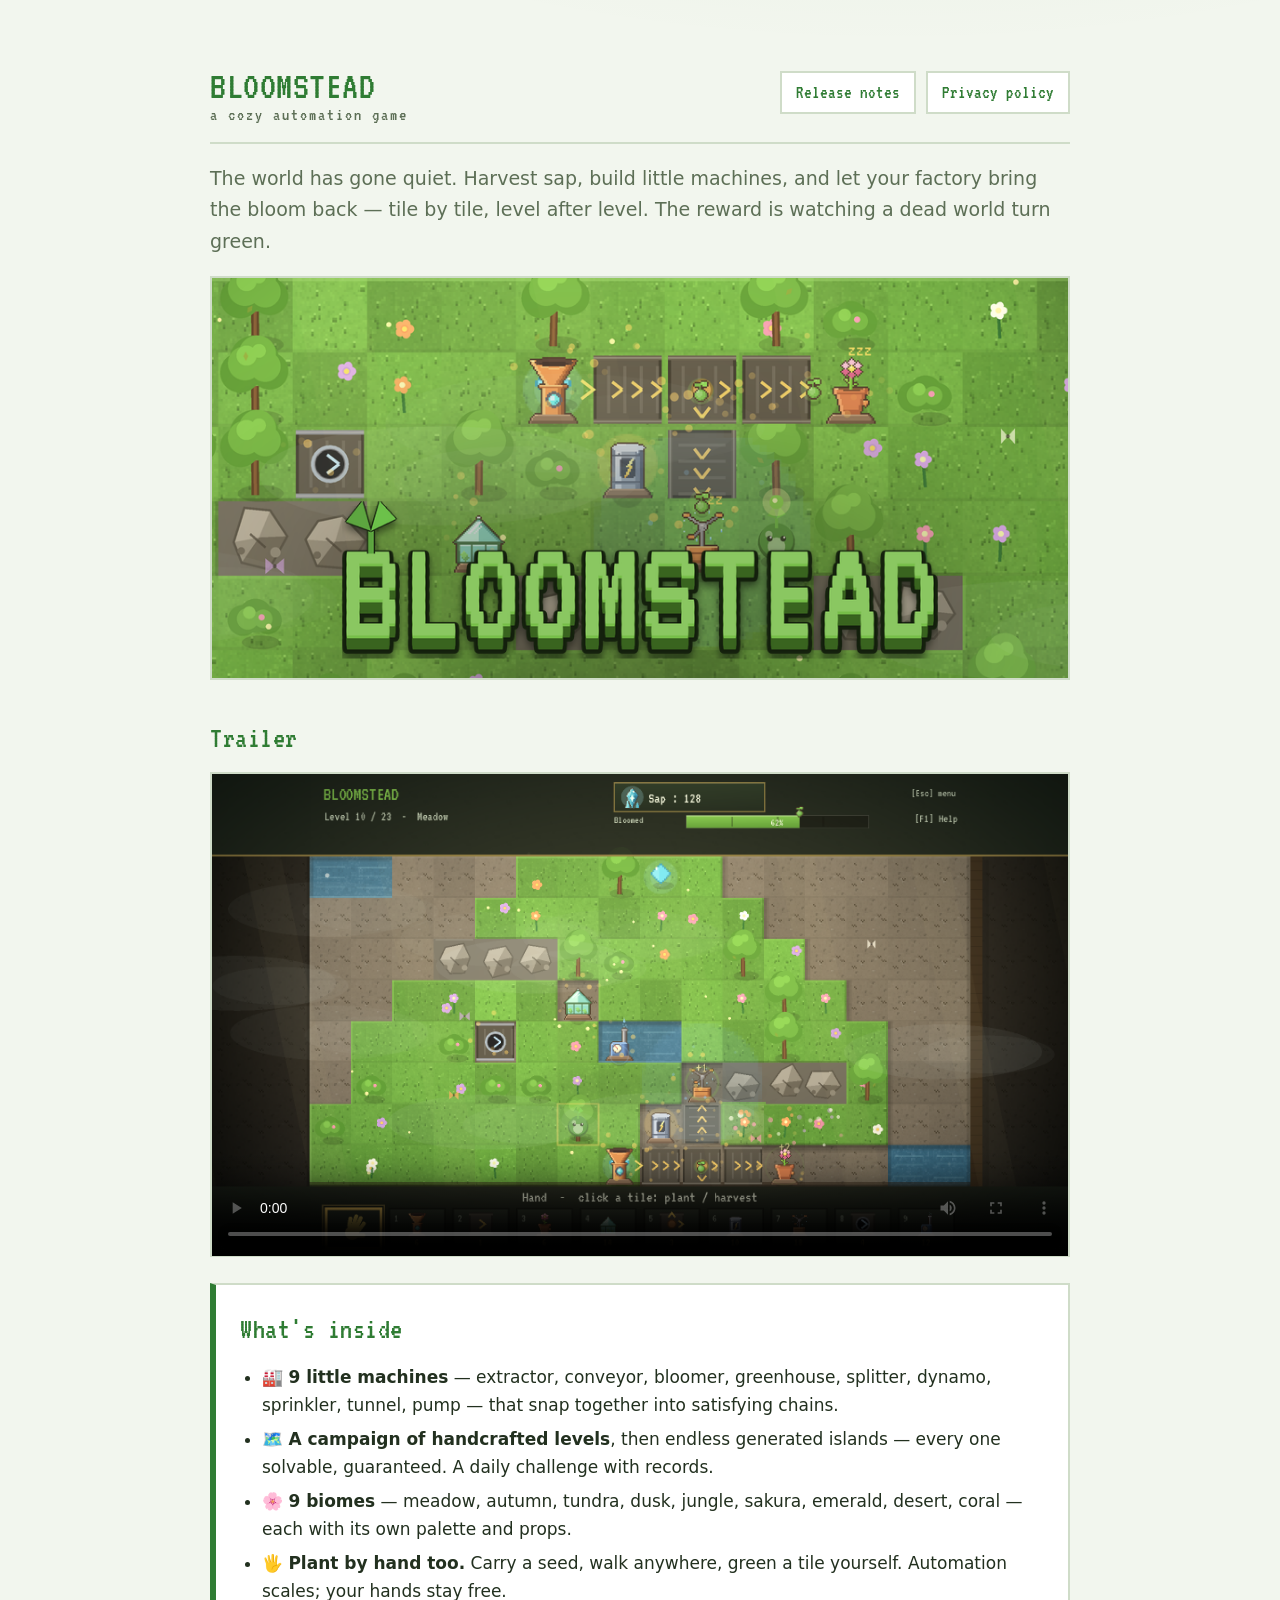
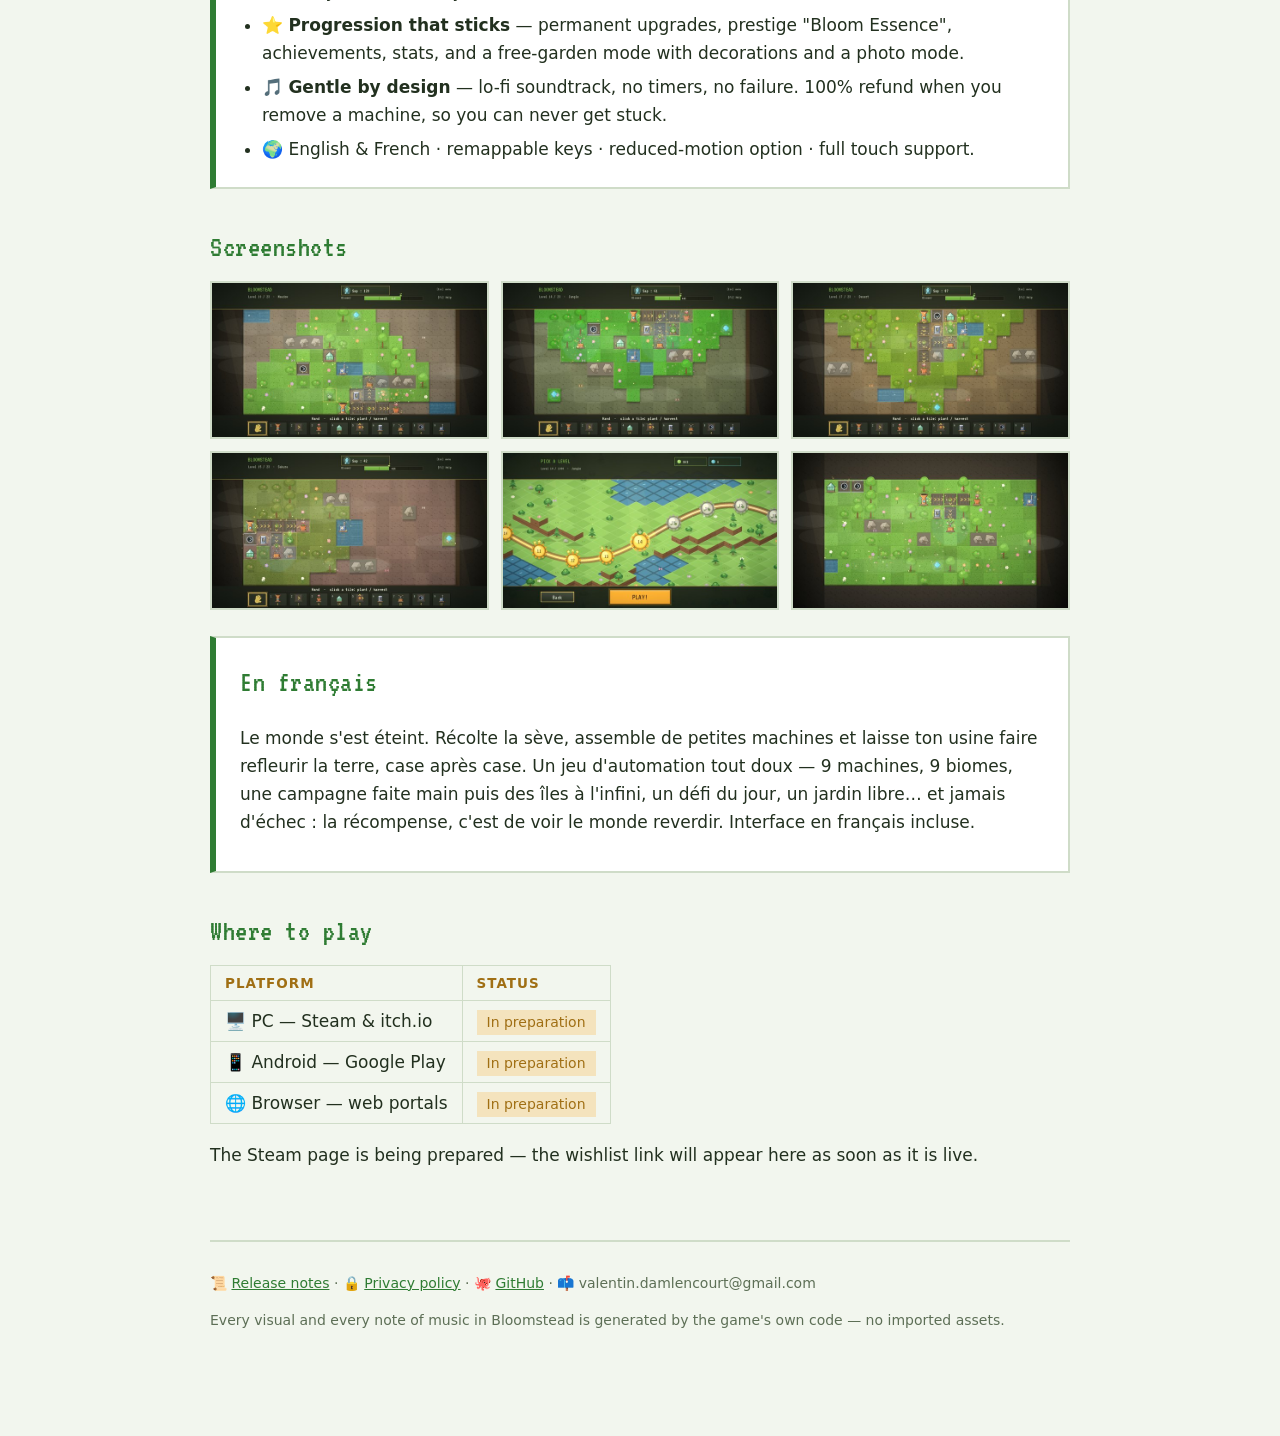
==== game.html @ 9439aef0 "Game page: trailer, screenshots, descriptions (EN/FR) + nav link from release notes" ====
<!doctype html>
<html lang="en">
<head>
<meta charset="utf-8">
<meta name="viewport" content="width=device-width, initial-scale=1">
<title>Bloomstead — a cozy automation game</title>
<meta name="description" content="The world has gone quiet. Build little machines and let your factory bring the bloom back — tile by tile. A cozy automation game.">
<meta property="og:title" content="Bloomstead — a cozy automation game">
<meta property="og:description" content="The world has gone quiet. Build little machines and let your factory bring the bloom back — tile by tile.">
<meta property="og:image" content="https://bloodstead.github.io/bloomstead-privacy/media/main_capsule.png">
<meta property="og:type" content="website">
<meta property="og:url" content="https://bloodstead.github.io/bloomstead-privacy/game.html">
<style>
@font-face {
  font-family: "VT323";
  src: url("font.ttf") format("truetype");
  font-display: swap;
}
:root {
  --ground: #f2f6ee;
  --panel: #ffffff;
  --panel-edge: #cfdcc8;
  --ink: #22301f;
  --dim: #5d6f56;
  --grass: #2f7c33;
  --grass-bright: #3f9c44;
  --amber: #a06f14;
  --amber-soft: #f4e3bd;
}
@media (prefers-color-scheme: dark) {
  :root {
    --ground: #0d1410; --panel: #16221a; --panel-edge: #2c4030;
    --ink: #e6efe0; --dim: #9db396; --grass: #8fe08a; --grass-bright: #aef2a6;
    --amber: #e8c063; --amber-soft: #3a3015;
  }
}
:root[data-theme="dark"] {
  --ground: #0d1410; --panel: #16221a; --panel-edge: #2c4030;
  --ink: #e6efe0; --dim: #9db396; --grass: #8fe08a; --grass-bright: #aef2a6;
  --amber: #e8c063; --amber-soft: #3a3015;
}
:root[data-theme="light"] {
  --ground: #f2f6ee; --panel: #ffffff; --panel-edge: #cfdcc8;
  --ink: #22301f; --dim: #5d6f56; --grass: #2f7c33; --grass-bright: #3f9c44;
  --amber: #a06f14; --amber-soft: #f4e3bd;
}
* { box-sizing: border-box; }
html { background: var(--ground); }
body {
  margin: 0; color: var(--ink);
  font: 17px/1.65 "Segoe UI", system-ui, sans-serif;
  background: radial-gradient(1200px 500px at 70% -10%, color-mix(in srgb, var(--grass) 7%, transparent), transparent 70%), var(--ground);
}
main { max-width: 900px; margin: 0 auto; padding: 40px 20px 90px; }
header.site {
  display: flex; align-items: baseline; justify-content: space-between; gap: 18px;
  padding: 26px 0 18px; border-bottom: 2px solid var(--panel-edge); margin-bottom: 10px;
  flex-wrap: wrap;
}
.brand, h1, h2 { font-family: "VT323", "Courier New", monospace; font-weight: 400; letter-spacing: .5px; }
.brand { font-size: 40px; line-height: 1; color: var(--grass); margin: 0; }
.brand small { display: block; font-size: 18px; color: var(--dim); letter-spacing: 2px; }
nav.top { display: flex; gap: 10px; flex-wrap: wrap; }
nav.top a { font-family: "VT323", monospace; font-size: 19px; color: var(--grass); text-decoration: none; border: 2px solid var(--panel-edge); padding: 4px 14px; background: var(--panel); }
nav.top a:hover, nav.top a:focus-visible { border-color: var(--grass); outline: none; }
p.lead { color: var(--dim); font-size: 19px; }
h2 { font-size: 30px; color: var(--grass); margin: 34px 0 8px; }
.hero { width: 100%; height: auto; display: block; border: 2px solid var(--panel-edge); image-rendering: auto; }
video {
  width: 100%; height: auto; display: block;
  border: 2px solid var(--panel-edge); background: #000;
}
.gallery { display: grid; grid-template-columns: repeat(auto-fill, minmax(260px, 1fr)); gap: 12px; margin-top: 8px; }
.gallery a { display: block; border: 2px solid var(--panel-edge); background: var(--panel); }
.gallery a:hover, .gallery a:focus-visible { border-color: var(--grass); outline: none; }
.gallery img { width: 100%; height: auto; display: block; }
ul.features { margin: 8px 0 0; padding-left: 22px; }
ul.features li { margin: 6px 0; }
section.card {
  border: 2px solid var(--panel-edge); border-left: 6px solid var(--grass);
  background: var(--panel); padding: 6px 24px 18px; margin: 26px 0;
}
section.card h2 { margin-top: 14px; }
table { border-collapse: collapse; margin-top: 6px; }
td, th { border: 1px solid var(--panel-edge); padding: 6px 14px; text-align: left; }
th { color: var(--amber); text-transform: uppercase; font-size: 13.5px; letter-spacing: 1px; }
.pill { display: inline-block; background: var(--amber-soft); color: var(--amber); padding: 1px 10px; font-size: 14px; }
footer { margin-top: 70px; color: var(--dim); font-size: 14px; border-top: 2px solid var(--panel-edge); padding-top: 16px; }
a { color: var(--grass); }
a:focus-visible { outline: 2px solid var(--amber); outline-offset: 2px; }
</style>
</head>
<body>
<main>
<header class="site">
  <p class="brand">BLOOMSTEAD<small>a cozy automation game</small></p>
  <nav class="top" aria-label="Navigation">
    <a href="versions.html">Release notes</a>
    <a href="index.html">Privacy policy</a>
  </nav>
</header>

<p class="lead">The world has gone quiet. Harvest sap, build little machines, and let your
factory bring the bloom back — tile by tile, level after level. The reward is watching
a dead world turn green.</p>

<img class="hero" src="media/header_capsule.png" alt="Bloomstead — a blooming meadow with a little sap factory" width="920" height="430">

<h2>Trailer</h2>
<video controls preload="metadata" poster="media/screenshot_01_factory_meadow.png">
  <source src="media/bloomstead_trailer.mp4" type="video/mp4">
  Your browser cannot play this video — <a href="media/bloomstead_trailer.mp4">download the trailer</a>.
</video>

<section class="card">
<h2>What's inside</h2>
<ul class="features">
  <li>🏭 <strong>9 little machines</strong> — extractor, conveyor, bloomer, greenhouse, splitter, dynamo, sprinkler, tunnel, pump — that snap together into satisfying chains.</li>
  <li>🗺️ <strong>A campaign of handcrafted levels</strong>, then endless generated islands — every one solvable, guaranteed. A daily challenge with records.</li>
  <li>🌸 <strong>9 biomes</strong> — meadow, autumn, tundra, dusk, jungle, sakura, emerald, desert, coral — each with its own palette and props.</li>
  <li>🖐️ <strong>Plant by hand too.</strong> Carry a seed, walk anywhere, green a tile yourself. Automation scales; your hands stay free.</li>
  <li>⭐ <strong>Progression that sticks</strong> — permanent upgrades, prestige "Bloom Essence", achievements, stats, and a free-garden mode with decorations and a photo mode.</li>
  <li>🎵 <strong>Gentle by design</strong> — lo-fi soundtrack, no timers, no failure. 100% refund when you remove a machine, so you can never get stuck.</li>
  <li>🌍 English &amp; French · remappable keys · reduced-motion option · full touch support.</li>
</ul>
</section>

<h2>Screenshots</h2>
<div class="gallery">
  <a href="media/screenshot_01_factory_meadow.png"><img loading="lazy" src="media/thumbs/screenshot_01_factory_meadow.jpg" alt="A little factory rebloooming a meadow" width="640" height="360"></a>
  <a href="media/screenshot_02_bloom_wave_jungle.png"><img loading="lazy" src="media/thumbs/screenshot_02_bloom_wave_jungle.jpg" alt="Sprinklers firing a bloom wave in the jungle" width="640" height="360"></a>
  <a href="media/screenshot_03_desert.png"><img loading="lazy" src="media/thumbs/screenshot_03_desert.jpg" alt="A conveyor chain crossing the desert" width="640" height="360"></a>
  <a href="media/screenshot_04_sakura.png"><img loading="lazy" src="media/thumbs/screenshot_04_sakura.jpg" alt="Planting by hand under the sakura" width="640" height="360"></a>
  <a href="media/screenshot_05_world_map.png"><img loading="lazy" src="media/thumbs/screenshot_05_world_map.jpg" alt="The world map and its golden path" width="640" height="360"></a>
  <a href="media/screenshot_06_garden.png"><img loading="lazy" src="media/thumbs/screenshot_06_garden.jpg" alt="A fully bloomed garden" width="640" height="360"></a>
</div>

<section class="card">
<h2>En français</h2>
<p>Le monde s'est éteint. Récolte la sève, assemble de petites machines et laisse ton
usine faire refleurir la terre, case après case. Un jeu d'automation tout doux —
9 machines, 9 biomes, une campagne faite main puis des îles à l'infini, un défi du jour,
un jardin libre… et jamais d'échec : la récompense, c'est de voir le monde reverdir.
Interface en français incluse.</p>
</section>

<h2>Where to play</h2>
<table>
  <tr><th>Platform</th><th>Status</th></tr>
  <tr><td>🖥️ PC — Steam &amp; itch.io</td><td><span class="pill">In preparation</span></td></tr>
  <tr><td>📱 Android — Google Play</td><td><span class="pill">In preparation</span></td></tr>
  <tr><td>🌐 Browser — web portals</td><td><span class="pill">In preparation</span></td></tr>
</table>
<p>The Steam page is being prepared — the wishlist link will appear here as soon as it is live.</p>

<footer>
<p>📜 <a href="versions.html">Release notes</a> · 🔒 <a href="index.html">Privacy policy</a> ·
🐙 <a href="https://github.com/Bloodstead">GitHub</a> · 📫 valentin.damlencourt@gmail.com</p>
<p>Every visual and every note of music in Bloomstead is generated by the game's own code — no imported assets.</p>
</footer>
</main>
</body>
</html>
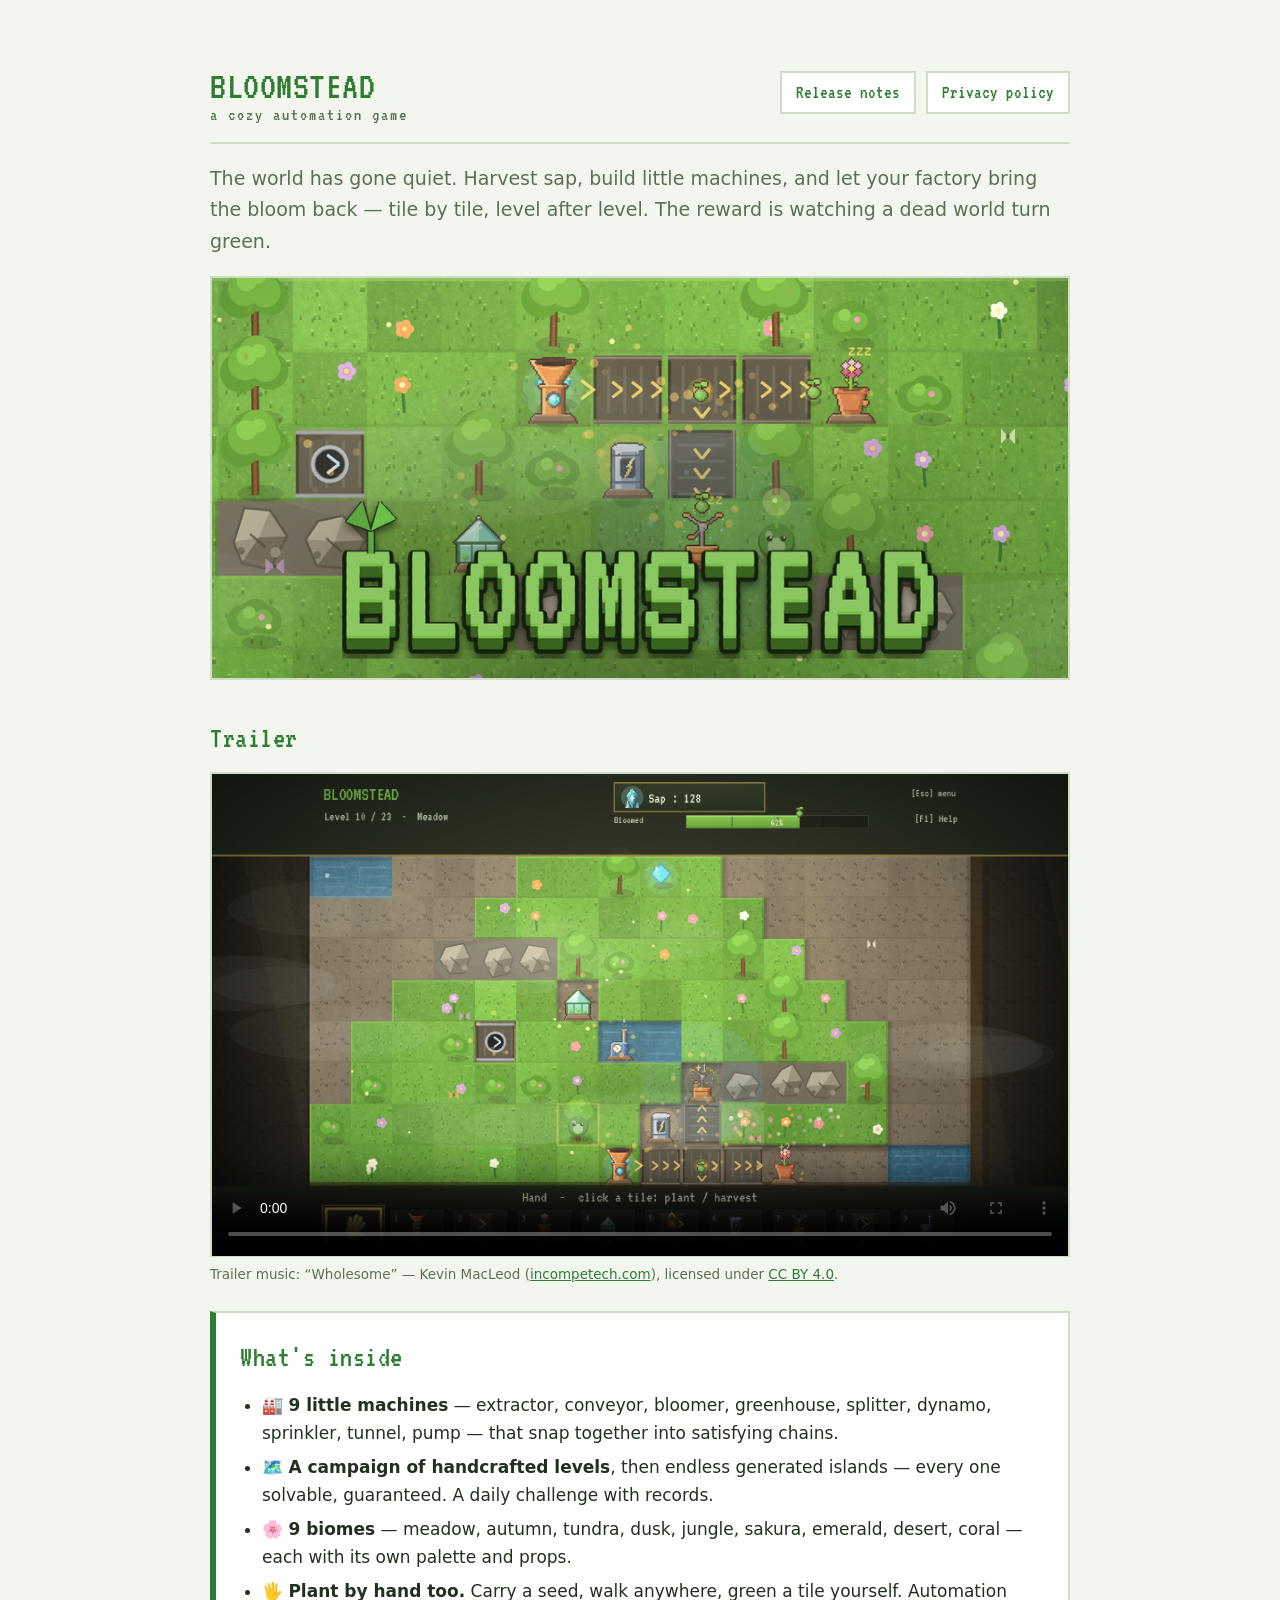
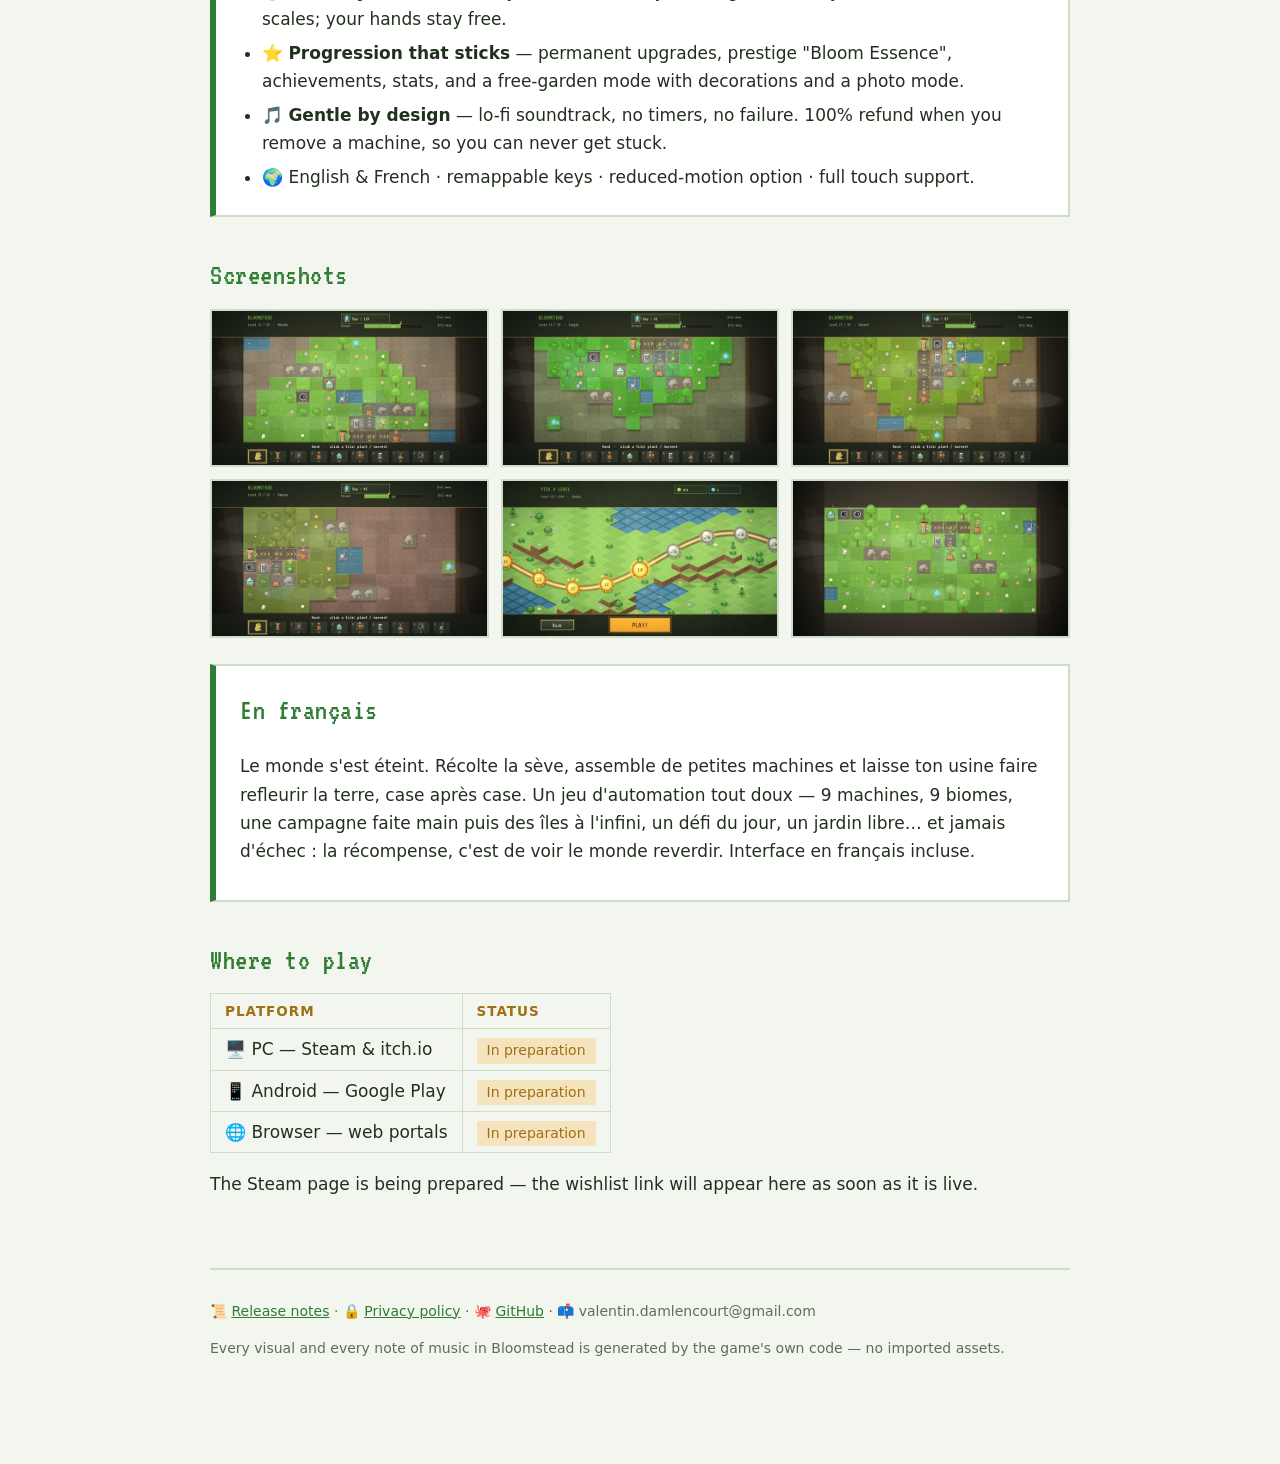
==== commit 03321222: "Trailer music: 'Wholesome' by Kevin MacLeod, with CC BY 4.0 credit under the player" ====
--- a/game.html
+++ b/game.html
@@ -111,6 +111,7 @@
   <source src="media/bloomstead_trailer.mp4" type="video/mp4">
   Your browser cannot play this video — <a href="media/bloomstead_trailer.mp4">download the trailer</a>.
 </video>
+<p style="color: var(--dim); font-size: 13.5px; margin-top: 6px;">Trailer music: “Wholesome” — Kevin MacLeod (<a href="https://incompetech.com">incompetech.com</a>), licensed under <a href="https://creativecommons.org/licenses/by/4.0/">CC BY 4.0</a>.</p>
 
 <section class="card">
 <h2>What's inside</h2>
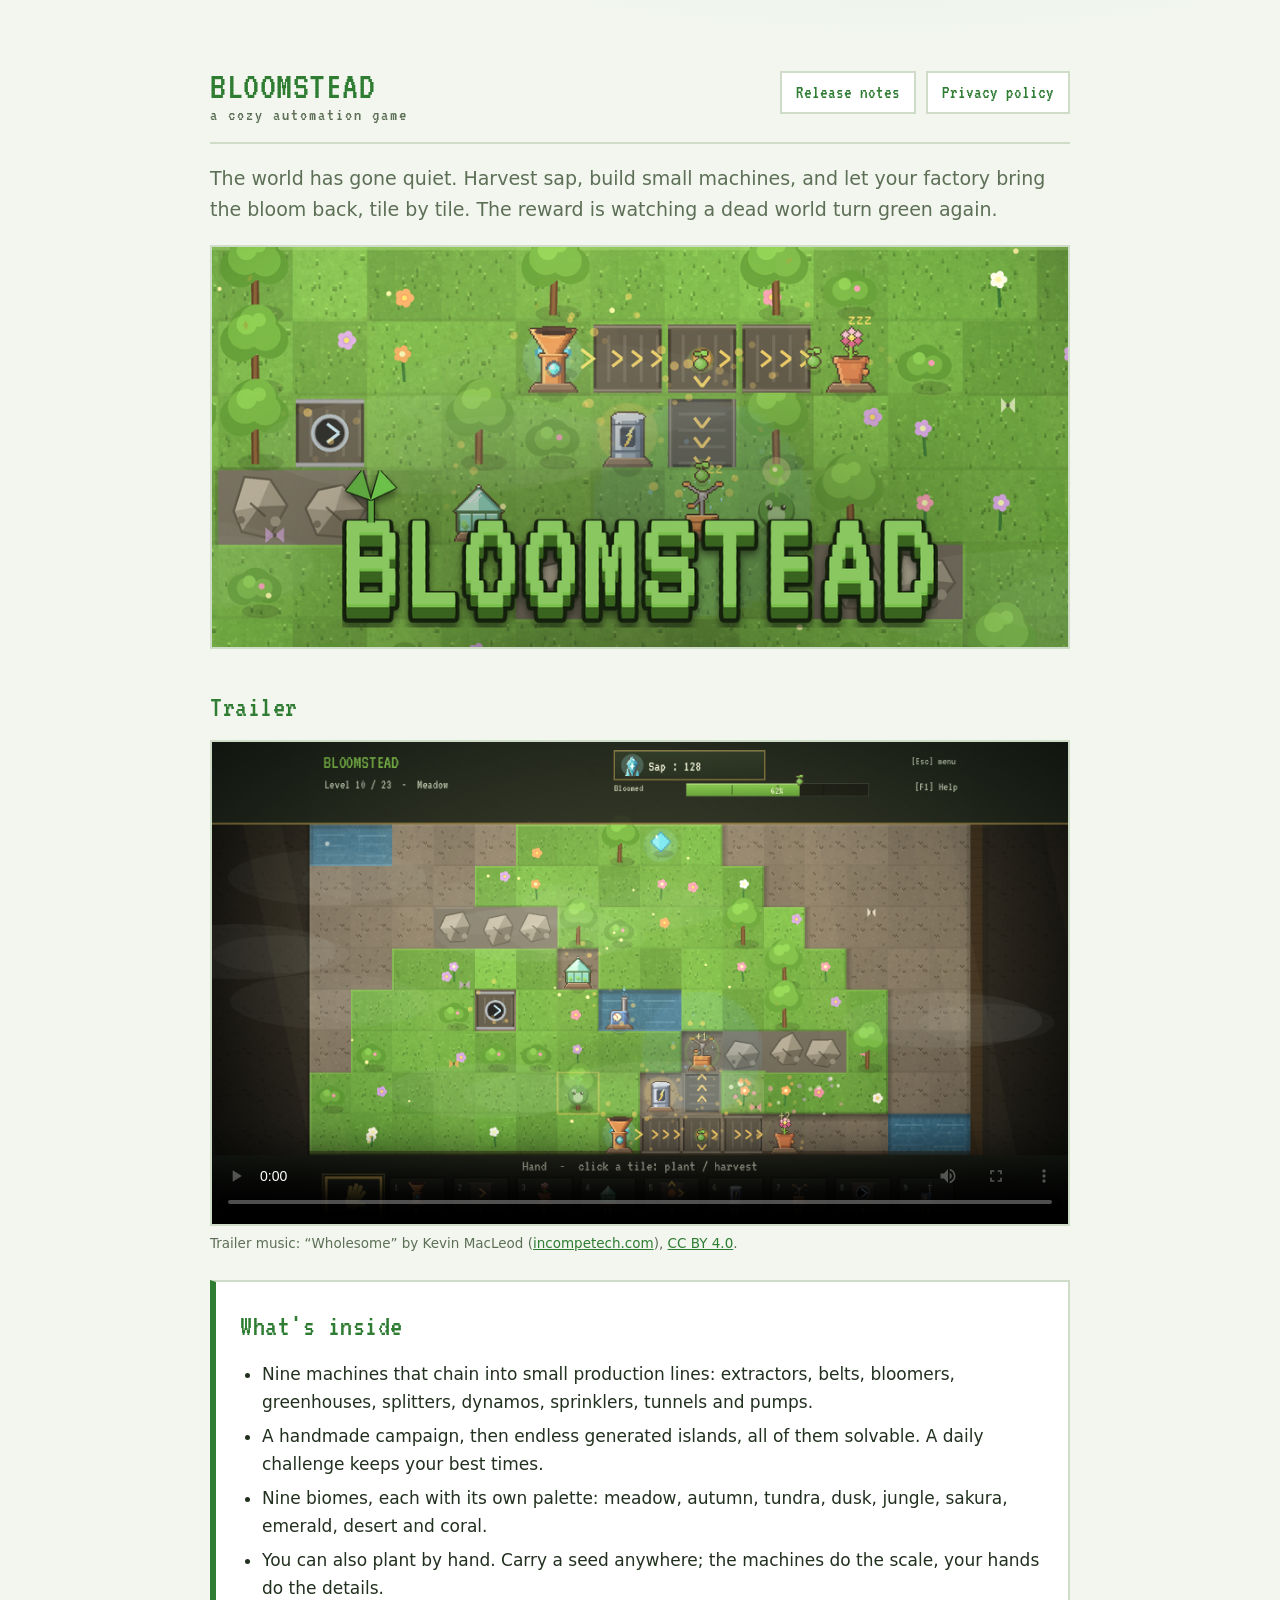
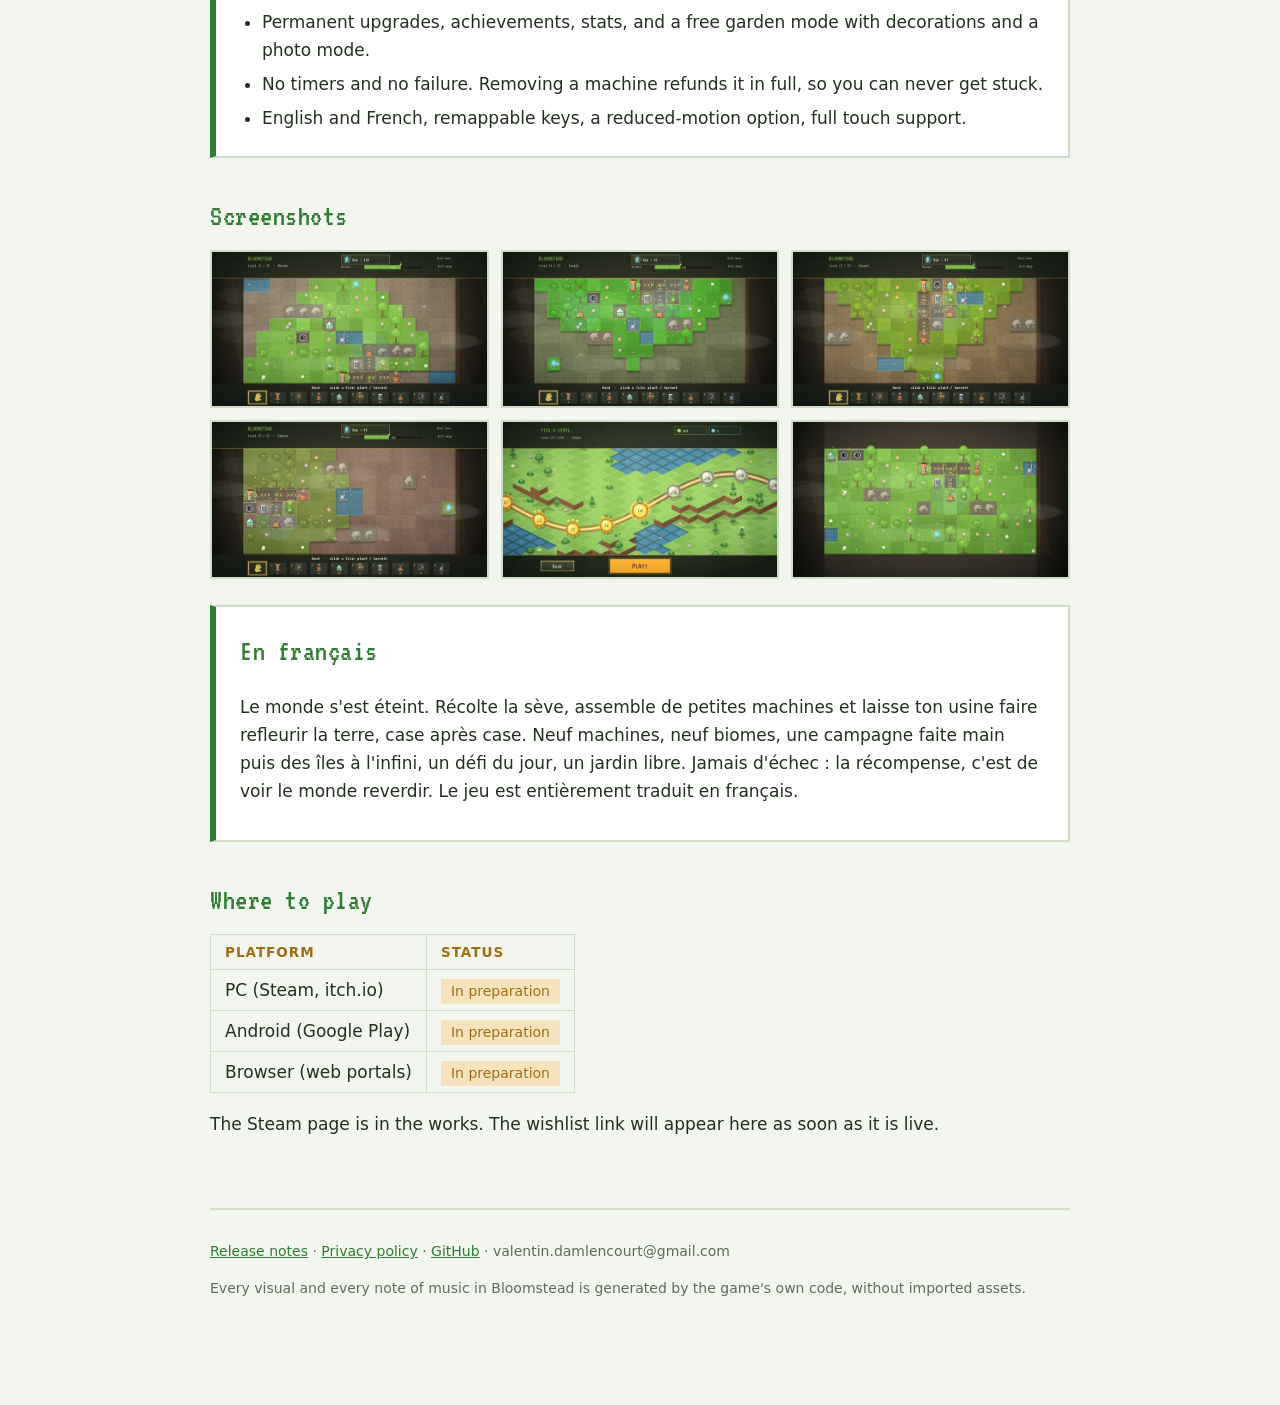
==== commit be835a64: "Sober copy on the game page: no emoji, plainer sentences" ====
--- a/game.html
+++ b/game.html
@@ -100,9 +100,9 @@
   </nav>
 </header>
 
-<p class="lead">The world has gone quiet. Harvest sap, build little machines, and let your
-factory bring the bloom back — tile by tile, level after level. The reward is watching
-a dead world turn green.</p>
+<p class="lead">The world has gone quiet. Harvest sap, build small machines, and let your
+factory bring the bloom back, tile by tile. The reward is watching a dead world
+turn green again.</p>
 
 <img class="hero" src="media/header_capsule.png" alt="Bloomstead — a blooming meadow with a little sap factory" width="920" height="430">
 
@@ -111,18 +111,18 @@
   <source src="media/bloomstead_trailer.mp4" type="video/mp4">
   Your browser cannot play this video — <a href="media/bloomstead_trailer.mp4">download the trailer</a>.
 </video>
-<p style="color: var(--dim); font-size: 13.5px; margin-top: 6px;">Trailer music: “Wholesome” — Kevin MacLeod (<a href="https://incompetech.com">incompetech.com</a>), licensed under <a href="https://creativecommons.org/licenses/by/4.0/">CC BY 4.0</a>.</p>
+<p style="color: var(--dim); font-size: 13.5px; margin-top: 6px;">Trailer music: “Wholesome” by Kevin MacLeod (<a href="https://incompetech.com">incompetech.com</a>), <a href="https://creativecommons.org/licenses/by/4.0/">CC BY 4.0</a>.</p>
 
 <section class="card">
 <h2>What's inside</h2>
 <ul class="features">
-  <li>🏭 <strong>9 little machines</strong> — extractor, conveyor, bloomer, greenhouse, splitter, dynamo, sprinkler, tunnel, pump — that snap together into satisfying chains.</li>
-  <li>🗺️ <strong>A campaign of handcrafted levels</strong>, then endless generated islands — every one solvable, guaranteed. A daily challenge with records.</li>
-  <li>🌸 <strong>9 biomes</strong> — meadow, autumn, tundra, dusk, jungle, sakura, emerald, desert, coral — each with its own palette and props.</li>
-  <li>🖐️ <strong>Plant by hand too.</strong> Carry a seed, walk anywhere, green a tile yourself. Automation scales; your hands stay free.</li>
-  <li>⭐ <strong>Progression that sticks</strong> — permanent upgrades, prestige "Bloom Essence", achievements, stats, and a free-garden mode with decorations and a photo mode.</li>
-  <li>🎵 <strong>Gentle by design</strong> — lo-fi soundtrack, no timers, no failure. 100% refund when you remove a machine, so you can never get stuck.</li>
-  <li>🌍 English &amp; French · remappable keys · reduced-motion option · full touch support.</li>
+  <li>Nine machines that chain into small production lines: extractors, belts, bloomers, greenhouses, splitters, dynamos, sprinklers, tunnels and pumps.</li>
+  <li>A handmade campaign, then endless generated islands, all of them solvable. A daily challenge keeps your best times.</li>
+  <li>Nine biomes, each with its own palette: meadow, autumn, tundra, dusk, jungle, sakura, emerald, desert and coral.</li>
+  <li>You can also plant by hand. Carry a seed anywhere; the machines do the scale, your hands do the details.</li>
+  <li>Permanent upgrades, achievements, stats, and a free garden mode with decorations and a photo mode.</li>
+  <li>No timers and no failure. Removing a machine refunds it in full, so you can never get stuck.</li>
+  <li>English and French, remappable keys, a reduced-motion option, full touch support.</li>
 </ul>
 </section>
 
@@ -139,25 +139,25 @@
 <section class="card">
 <h2>En français</h2>
 <p>Le monde s'est éteint. Récolte la sève, assemble de petites machines et laisse ton
-usine faire refleurir la terre, case après case. Un jeu d'automation tout doux —
-9 machines, 9 biomes, une campagne faite main puis des îles à l'infini, un défi du jour,
-un jardin libre… et jamais d'échec : la récompense, c'est de voir le monde reverdir.
-Interface en français incluse.</p>
+usine faire refleurir la terre, case après case. Neuf machines, neuf biomes, une
+campagne faite main puis des îles à l'infini, un défi du jour, un jardin libre.
+Jamais d'échec : la récompense, c'est de voir le monde reverdir. Le jeu est
+entièrement traduit en français.</p>
 </section>
 
 <h2>Where to play</h2>
 <table>
   <tr><th>Platform</th><th>Status</th></tr>
-  <tr><td>🖥️ PC — Steam &amp; itch.io</td><td><span class="pill">In preparation</span></td></tr>
-  <tr><td>📱 Android — Google Play</td><td><span class="pill">In preparation</span></td></tr>
-  <tr><td>🌐 Browser — web portals</td><td><span class="pill">In preparation</span></td></tr>
+  <tr><td>PC (Steam, itch.io)</td><td><span class="pill">In preparation</span></td></tr>
+  <tr><td>Android (Google Play)</td><td><span class="pill">In preparation</span></td></tr>
+  <tr><td>Browser (web portals)</td><td><span class="pill">In preparation</span></td></tr>
 </table>
-<p>The Steam page is being prepared — the wishlist link will appear here as soon as it is live.</p>
+<p>The Steam page is in the works. The wishlist link will appear here as soon as it is live.</p>
 
 <footer>
-<p>📜 <a href="versions.html">Release notes</a> · 🔒 <a href="index.html">Privacy policy</a> ·
-🐙 <a href="https://github.com/Bloodstead">GitHub</a> · 📫 valentin.damlencourt@gmail.com</p>
-<p>Every visual and every note of music in Bloomstead is generated by the game's own code — no imported assets.</p>
+<p><a href="versions.html">Release notes</a> · <a href="index.html">Privacy policy</a> ·
+<a href="https://github.com/Bloodstead">GitHub</a> · valentin.damlencourt@gmail.com</p>
+<p>Every visual and every note of music in Bloomstead is generated by the game's own code, without imported assets.</p>
 </footer>
 </main>
 </body>
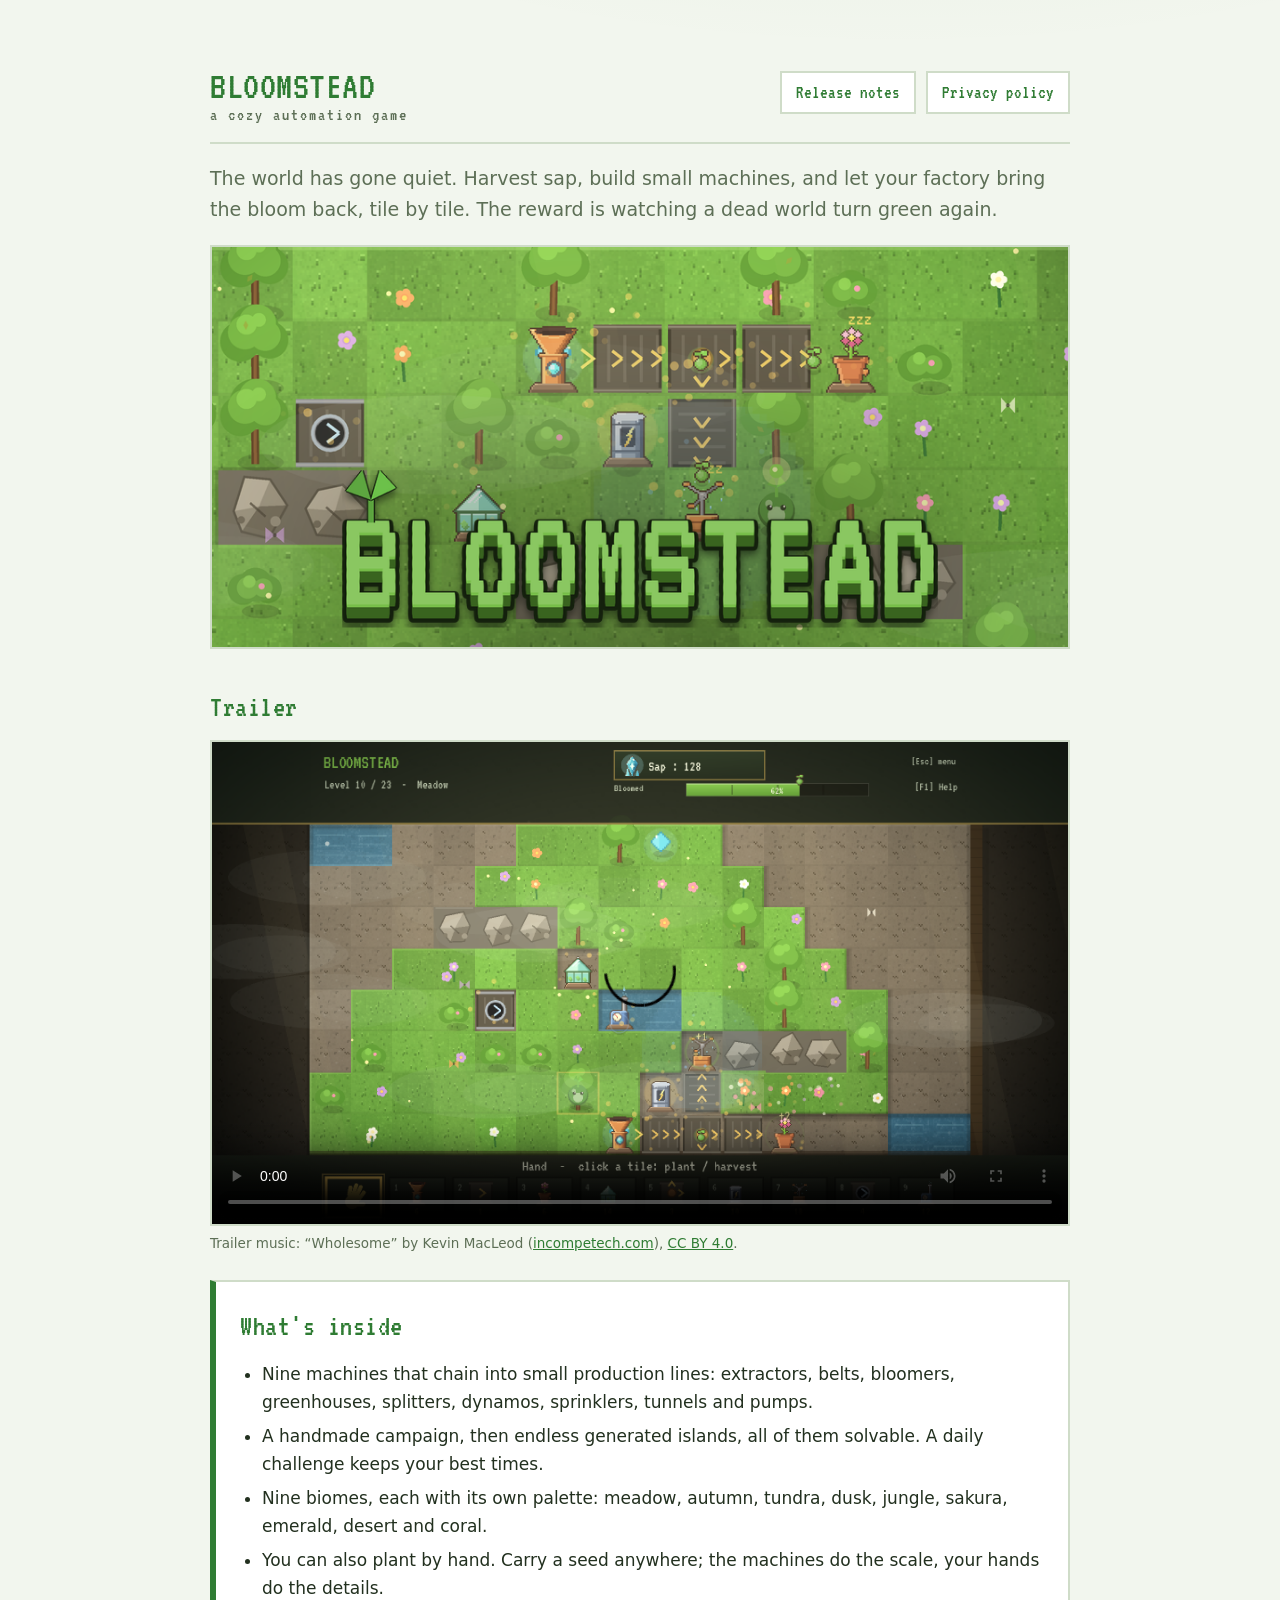
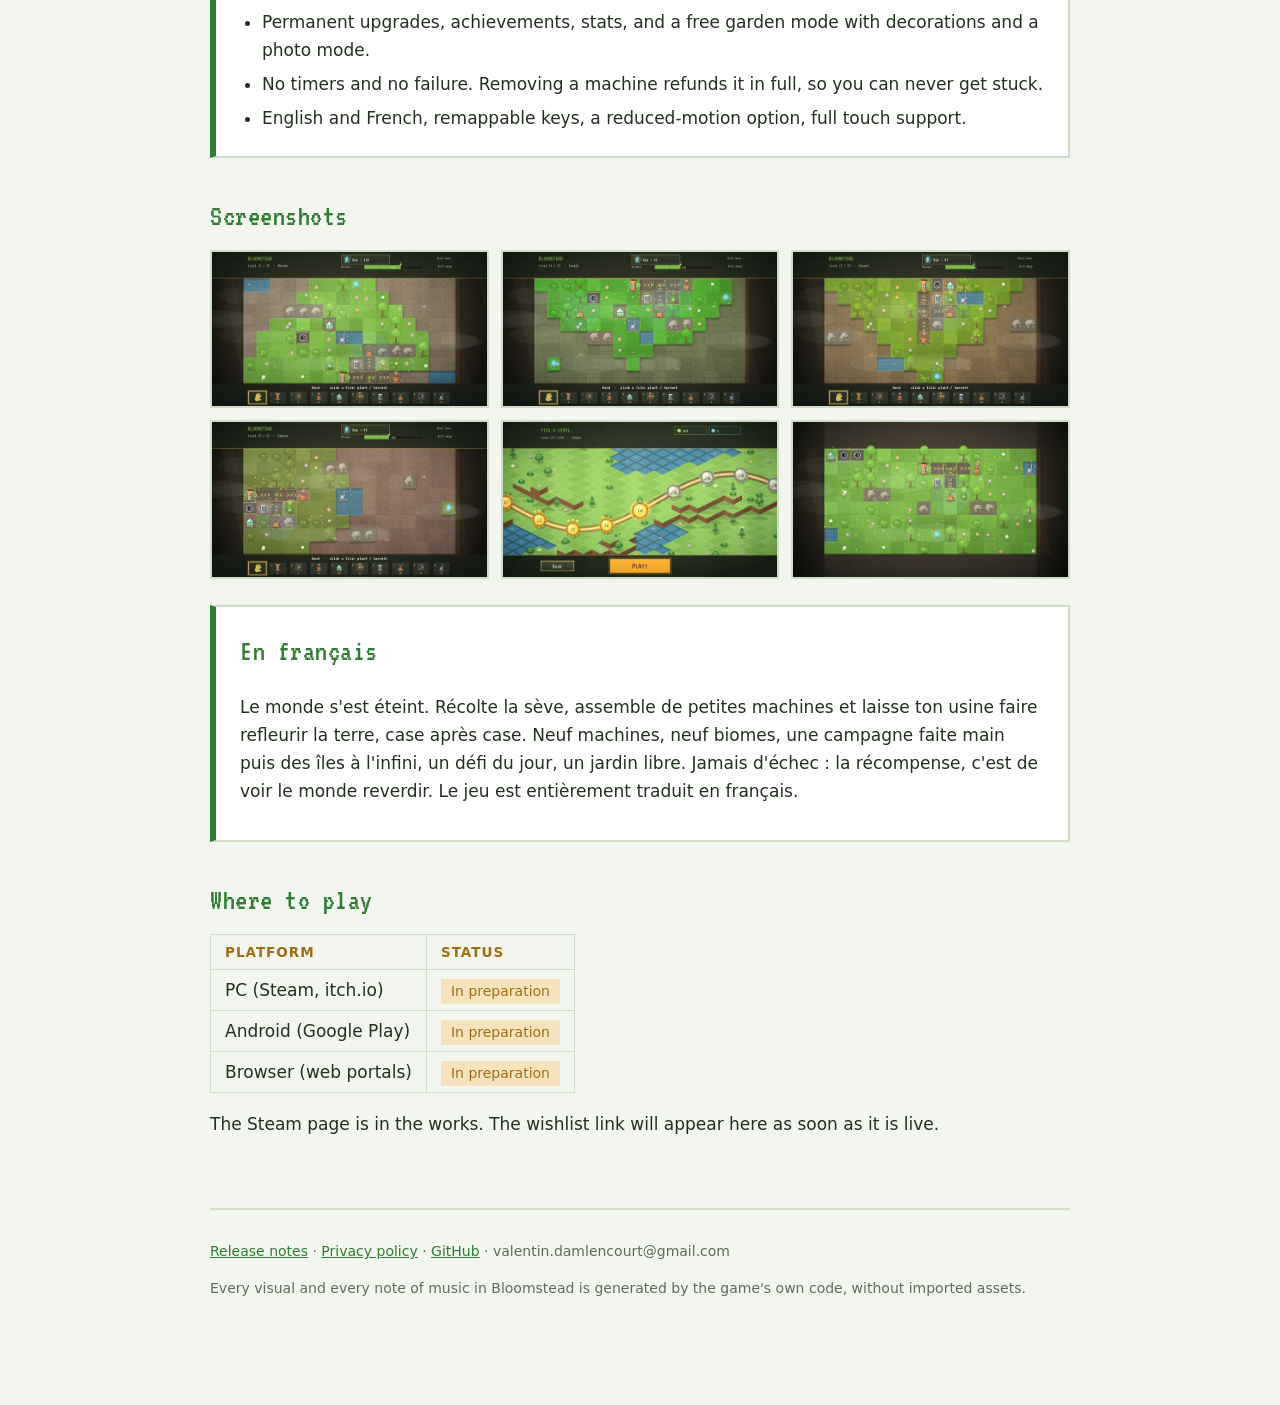
==== commit 5b892817: "Game page becomes the site root; privacy policy moves to privacy.html (game.html redirects)" ====
--- a/game.html
+++ b/game.html
@@ -2,163 +2,11 @@
 <html lang="en">
 <head>
 <meta charset="utf-8">
-<meta name="viewport" content="width=device-width, initial-scale=1">
-<title>Bloomstead — a cozy automation game</title>
-<meta name="description" content="The world has gone quiet. Build little machines and let your factory bring the bloom back — tile by tile. A cozy automation game.">
-<meta property="og:title" content="Bloomstead — a cozy automation game">
-<meta property="og:description" content="The world has gone quiet. Build little machines and let your factory bring the bloom back — tile by tile.">
-<meta property="og:image" content="https://bloodstead.github.io/bloomstead-privacy/media/main_capsule.png">
-<meta property="og:type" content="website">
-<meta property="og:url" content="https://bloodstead.github.io/bloomstead-privacy/game.html">
-<style>
-@font-face {
-  font-family: "VT323";
-  src: url("font.ttf") format("truetype");
-  font-display: swap;
-}
-:root {
-  --ground: #f2f6ee;
-  --panel: #ffffff;
-  --panel-edge: #cfdcc8;
-  --ink: #22301f;
-  --dim: #5d6f56;
-  --grass: #2f7c33;
-  --grass-bright: #3f9c44;
-  --amber: #a06f14;
-  --amber-soft: #f4e3bd;
-}
-@media (prefers-color-scheme: dark) {
-  :root {
-    --ground: #0d1410; --panel: #16221a; --panel-edge: #2c4030;
-    --ink: #e6efe0; --dim: #9db396; --grass: #8fe08a; --grass-bright: #aef2a6;
-    --amber: #e8c063; --amber-soft: #3a3015;
-  }
-}
-:root[data-theme="dark"] {
-  --ground: #0d1410; --panel: #16221a; --panel-edge: #2c4030;
-  --ink: #e6efe0; --dim: #9db396; --grass: #8fe08a; --grass-bright: #aef2a6;
-  --amber: #e8c063; --amber-soft: #3a3015;
-}
-:root[data-theme="light"] {
-  --ground: #f2f6ee; --panel: #ffffff; --panel-edge: #cfdcc8;
-  --ink: #22301f; --dim: #5d6f56; --grass: #2f7c33; --grass-bright: #3f9c44;
-  --amber: #a06f14; --amber-soft: #f4e3bd;
-}
-* { box-sizing: border-box; }
-html { background: var(--ground); }
-body {
-  margin: 0; color: var(--ink);
-  font: 17px/1.65 "Segoe UI", system-ui, sans-serif;
-  background: radial-gradient(1200px 500px at 70% -10%, color-mix(in srgb, var(--grass) 7%, transparent), transparent 70%), var(--ground);
-}
-main { max-width: 900px; margin: 0 auto; padding: 40px 20px 90px; }
-header.site {
-  display: flex; align-items: baseline; justify-content: space-between; gap: 18px;
-  padding: 26px 0 18px; border-bottom: 2px solid var(--panel-edge); margin-bottom: 10px;
-  flex-wrap: wrap;
-}
-.brand, h1, h2 { font-family: "VT323", "Courier New", monospace; font-weight: 400; letter-spacing: .5px; }
-.brand { font-size: 40px; line-height: 1; color: var(--grass); margin: 0; }
-.brand small { display: block; font-size: 18px; color: var(--dim); letter-spacing: 2px; }
-nav.top { display: flex; gap: 10px; flex-wrap: wrap; }
-nav.top a { font-family: "VT323", monospace; font-size: 19px; color: var(--grass); text-decoration: none; border: 2px solid var(--panel-edge); padding: 4px 14px; background: var(--panel); }
-nav.top a:hover, nav.top a:focus-visible { border-color: var(--grass); outline: none; }
-p.lead { color: var(--dim); font-size: 19px; }
-h2 { font-size: 30px; color: var(--grass); margin: 34px 0 8px; }
-.hero { width: 100%; height: auto; display: block; border: 2px solid var(--panel-edge); image-rendering: auto; }
-video {
-  width: 100%; height: auto; display: block;
-  border: 2px solid var(--panel-edge); background: #000;
-}
-.gallery { display: grid; grid-template-columns: repeat(auto-fill, minmax(260px, 1fr)); gap: 12px; margin-top: 8px; }
-.gallery a { display: block; border: 2px solid var(--panel-edge); background: var(--panel); }
-.gallery a:hover, .gallery a:focus-visible { border-color: var(--grass); outline: none; }
-.gallery img { width: 100%; height: auto; display: block; }
-ul.features { margin: 8px 0 0; padding-left: 22px; }
-ul.features li { margin: 6px 0; }
-section.card {
-  border: 2px solid var(--panel-edge); border-left: 6px solid var(--grass);
-  background: var(--panel); padding: 6px 24px 18px; margin: 26px 0;
-}
-section.card h2 { margin-top: 14px; }
-table { border-collapse: collapse; margin-top: 6px; }
-td, th { border: 1px solid var(--panel-edge); padding: 6px 14px; text-align: left; }
-th { color: var(--amber); text-transform: uppercase; font-size: 13.5px; letter-spacing: 1px; }
-.pill { display: inline-block; background: var(--amber-soft); color: var(--amber); padding: 1px 10px; font-size: 14px; }
-footer { margin-top: 70px; color: var(--dim); font-size: 14px; border-top: 2px solid var(--panel-edge); padding-top: 16px; }
-a { color: var(--grass); }
-a:focus-visible { outline: 2px solid var(--amber); outline-offset: 2px; }
-</style>
+<meta http-equiv="refresh" content="0; url=./">
+<link rel="canonical" href="https://bloodstead.github.io/bloomstead-privacy/">
+<title>Bloomstead</title>
 </head>
 <body>
-<main>
-<header class="site">
-  <p class="brand">BLOOMSTEAD<small>a cozy automation game</small></p>
-  <nav class="top" aria-label="Navigation">
-    <a href="versions.html">Release notes</a>
-    <a href="index.html">Privacy policy</a>
-  </nav>
-</header>
-
-<p class="lead">The world has gone quiet. Harvest sap, build small machines, and let your
-factory bring the bloom back, tile by tile. The reward is watching a dead world
-turn green again.</p>
-
-<img class="hero" src="media/header_capsule.png" alt="Bloomstead — a blooming meadow with a little sap factory" width="920" height="430">
-
-<h2>Trailer</h2>
-<video controls preload="metadata" poster="media/screenshot_01_factory_meadow.png">
-  <source src="media/bloomstead_trailer.mp4" type="video/mp4">
-  Your browser cannot play this video — <a href="media/bloomstead_trailer.mp4">download the trailer</a>.
-</video>
-<p style="color: var(--dim); font-size: 13.5px; margin-top: 6px;">Trailer music: “Wholesome” by Kevin MacLeod (<a href="https://incompetech.com">incompetech.com</a>), <a href="https://creativecommons.org/licenses/by/4.0/">CC BY 4.0</a>.</p>
-
-<section class="card">
-<h2>What's inside</h2>
-<ul class="features">
-  <li>Nine machines that chain into small production lines: extractors, belts, bloomers, greenhouses, splitters, dynamos, sprinklers, tunnels and pumps.</li>
-  <li>A handmade campaign, then endless generated islands, all of them solvable. A daily challenge keeps your best times.</li>
-  <li>Nine biomes, each with its own palette: meadow, autumn, tundra, dusk, jungle, sakura, emerald, desert and coral.</li>
-  <li>You can also plant by hand. Carry a seed anywhere; the machines do the scale, your hands do the details.</li>
-  <li>Permanent upgrades, achievements, stats, and a free garden mode with decorations and a photo mode.</li>
-  <li>No timers and no failure. Removing a machine refunds it in full, so you can never get stuck.</li>
-  <li>English and French, remappable keys, a reduced-motion option, full touch support.</li>
-</ul>
-</section>
-
-<h2>Screenshots</h2>
-<div class="gallery">
-  <a href="media/screenshot_01_factory_meadow.png"><img loading="lazy" src="media/thumbs/screenshot_01_factory_meadow.jpg" alt="A little factory rebloooming a meadow" width="640" height="360"></a>
-  <a href="media/screenshot_02_bloom_wave_jungle.png"><img loading="lazy" src="media/thumbs/screenshot_02_bloom_wave_jungle.jpg" alt="Sprinklers firing a bloom wave in the jungle" width="640" height="360"></a>
-  <a href="media/screenshot_03_desert.png"><img loading="lazy" src="media/thumbs/screenshot_03_desert.jpg" alt="A conveyor chain crossing the desert" width="640" height="360"></a>
-  <a href="media/screenshot_04_sakura.png"><img loading="lazy" src="media/thumbs/screenshot_04_sakura.jpg" alt="Planting by hand under the sakura" width="640" height="360"></a>
-  <a href="media/screenshot_05_world_map.png"><img loading="lazy" src="media/thumbs/screenshot_05_world_map.jpg" alt="The world map and its golden path" width="640" height="360"></a>
-  <a href="media/screenshot_06_garden.png"><img loading="lazy" src="media/thumbs/screenshot_06_garden.jpg" alt="A fully bloomed garden" width="640" height="360"></a>
-</div>
-
-<section class="card">
-<h2>En français</h2>
-<p>Le monde s'est éteint. Récolte la sève, assemble de petites machines et laisse ton
-usine faire refleurir la terre, case après case. Neuf machines, neuf biomes, une
-campagne faite main puis des îles à l'infini, un défi du jour, un jardin libre.
-Jamais d'échec : la récompense, c'est de voir le monde reverdir. Le jeu est
-entièrement traduit en français.</p>
-</section>
-
-<h2>Where to play</h2>
-<table>
-  <tr><th>Platform</th><th>Status</th></tr>
-  <tr><td>PC (Steam, itch.io)</td><td><span class="pill">In preparation</span></td></tr>
-  <tr><td>Android (Google Play)</td><td><span class="pill">In preparation</span></td></tr>
-  <tr><td>Browser (web portals)</td><td><span class="pill">In preparation</span></td></tr>
-</table>
-<p>The Steam page is in the works. The wishlist link will appear here as soon as it is live.</p>
-
-<footer>
-<p><a href="versions.html">Release notes</a> · <a href="index.html">Privacy policy</a> ·
-<a href="https://github.com/Bloodstead">GitHub</a> · valentin.damlencourt@gmail.com</p>
-<p>Every visual and every note of music in Bloomstead is generated by the game's own code, without imported assets.</p>
-</footer>
-</main>
+<p>The game page moved to <a href="./">the site root</a>.</p>
 </body>
 </html>
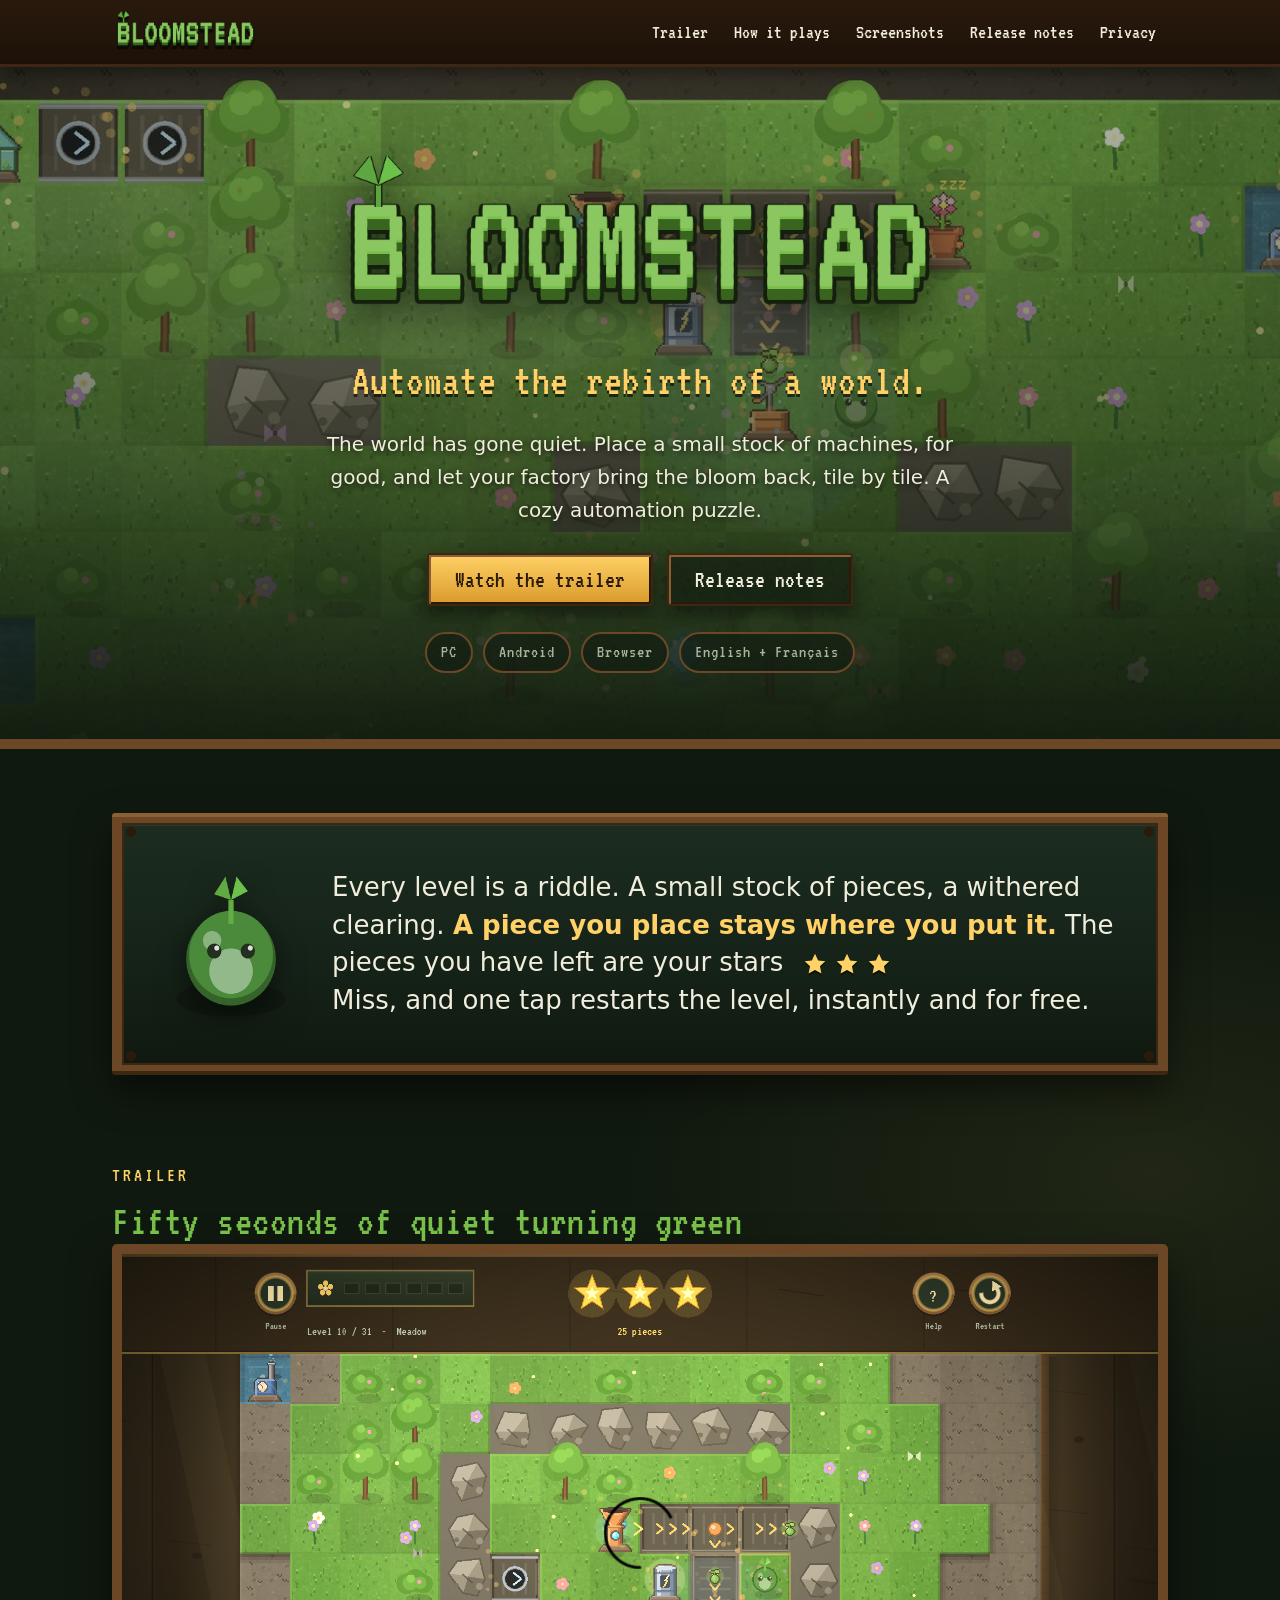
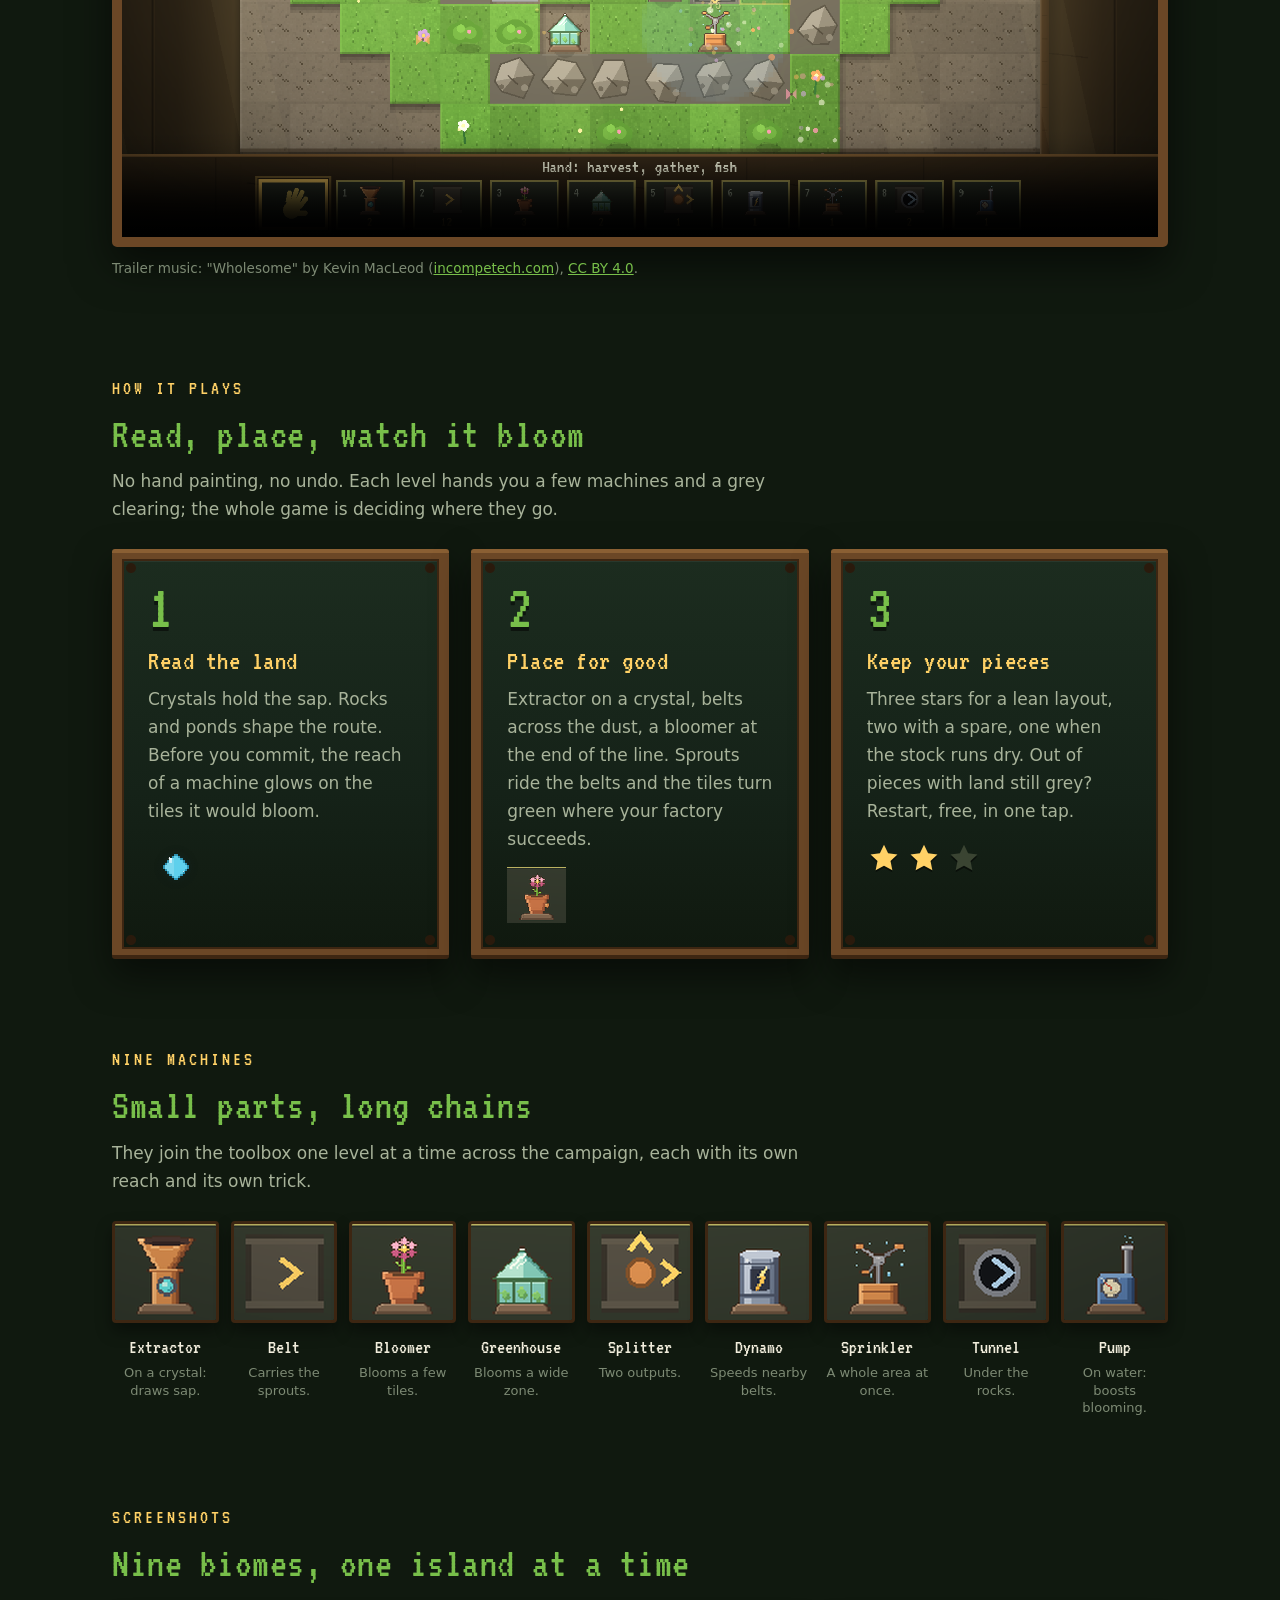
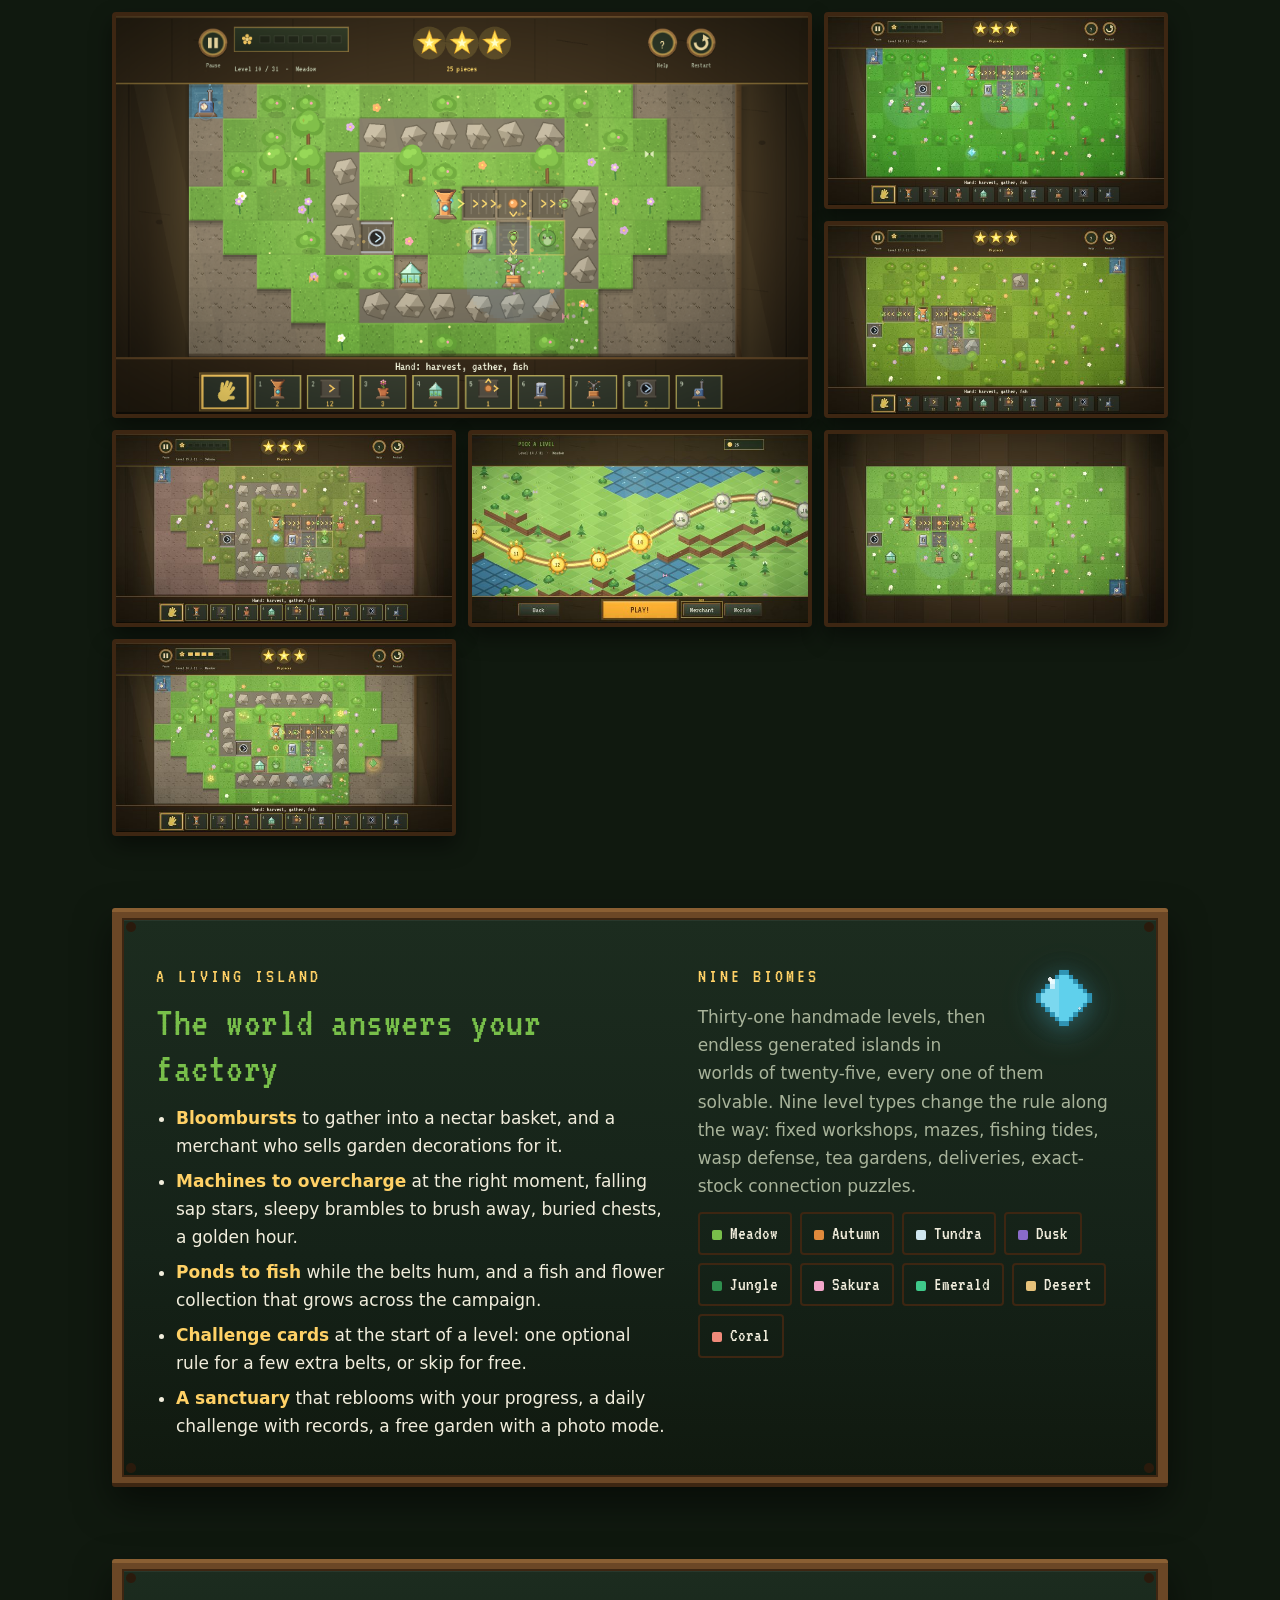
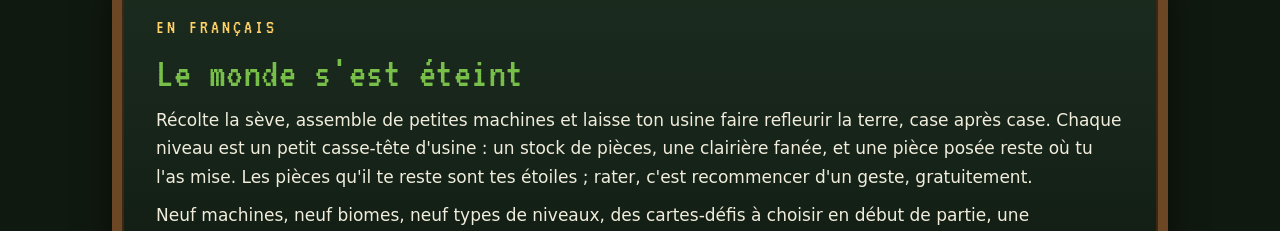
==== commit d10f3ecc: "Release notes, privacy and redirect pages in the game's look, logo on every rail Shared stylesheet s" ====
--- a/game.html
+++ b/game.html
@@ -5,8 +5,14 @@
 <meta http-equiv="refresh" content="0; url=./">
 <link rel="canonical" href="https://bloodstead.github.io/bloomstead-privacy/">
 <title>Bloomstead</title>
+<link rel="stylesheet" href="site.css">
 </head>
 <body>
-<p>The game page moved to <a href="./">the site root</a>.</p>
+<main class="wrap narrow" style="padding-top:60px">
+  <div class="sign" style="text-align:center">
+    <img src="media/logo.png" alt="Bloomstead" width="1600" height="480" style="width:min(420px,80vw);margin:0 auto 14px">
+    <p>The game page moved to <a href="./">the site root</a>.</p>
+  </div>
+</main>
 </body>
 </html>
--- a/site.css
+++ b/site.css
@@ -0,0 +1,107 @@
+/* Bloomstead site: one look for every page, the game's own (dark timber rails, carved wooden
+   signs, the pixel face for titles). Page-specific rules stay in each page's <style>. */
+@font-face { font-family: "VT323"; src: url("font.ttf") format("truetype"); font-display: swap; }
+:root {
+  --board: #10190f; --board-2: #152218; --board-3: #1c2c1f;
+  --plank: #6b4726; --plank-hi: #8a5f33; --plank-dk: #3d2612; --peg: #2a1a0c;
+  --cream: #f1eddc; --dim: #a8b39a; --dim-2: #7d8a74;
+  --grass: #78bf4a; --grass-deep: #4f8f2e; --amber: #ffd166; --amber-deep: #d99a2b; --red: #e06a5a; --water: #5fd0ec;
+  --pixel: "VT323", "Courier New", monospace;
+}
+* { box-sizing: border-box; }
+html { background: var(--board); scroll-behavior: smooth; }
+body {
+  margin: 0; color: var(--cream); background: var(--board);
+  font: 17px/1.65 "Segoe UI", system-ui, -apple-system, sans-serif;
+  background-image:
+    radial-gradient(1100px 600px at 15% 0%, rgba(120, 191, 74, .10), transparent 65%),
+    radial-gradient(900px 500px at 90% 20%, rgba(255, 209, 102, .07), transparent 60%);
+}
+a { color: var(--grass); }
+a:focus-visible, button:focus-visible { outline: 3px solid var(--amber); outline-offset: 3px; }
+img { max-width: 100%; height: auto; display: block; }
+h1, h2, h3 { font-family: var(--pixel); font-weight: 400; letter-spacing: .5px; margin: 0; }
+h1 { font-size: clamp(34px, 5vw, 52px); color: var(--grass); line-height: 1.05; }
+h2 { font-size: clamp(30px, 4vw, 42px); color: var(--grass); line-height: 1.1; }
+h3 { font-size: 28px; color: var(--amber); line-height: 1.1; }
+p { margin: .6em 0; }
+code, .mail { font-family: var(--pixel); font-size: 1.05em; color: var(--amber); }
+.wrap { max-width: 1100px; margin: 0 auto; padding: 0 22px; }
+.wrap.narrow { max-width: 860px; }
+.kicker { font-family: var(--pixel); font-size: 20px; letter-spacing: 3px; text-transform: uppercase; color: var(--amber); margin-bottom: 6px; }
+.sub { color: var(--dim); max-width: 720px; }
+section.block { padding: 64px 0 8px; }
+.page-head { padding: 54px 0 10px; }
+.page-head .sub { margin-top: 10px; }
+
+/* ---------- top rail with the logo ---------- */
+.top {
+  position: sticky; top: 0; z-index: 10;
+  background: linear-gradient(180deg, #2a1a0d, #1c1108);
+  border-bottom: 3px solid var(--plank-dk); box-shadow: 0 6px 18px rgba(0, 0, 0, .45);
+}
+.top .wrap { display: flex; align-items: center; justify-content: space-between; gap: 16px; min-height: 64px; padding-top: 8px; padding-bottom: 8px; }
+.brand { display: flex; align-items: center; text-decoration: none; }
+.brand img { height: 44px; width: auto; filter: drop-shadow(0 3px 0 rgba(0, 0, 0, .55)); }
+.top nav { display: flex; gap: 2px; flex-wrap: wrap; justify-content: flex-end; }
+.top nav a { font-family: var(--pixel); font-size: 20px; color: var(--cream); text-decoration: none; padding: 6px 12px; border-radius: 4px; }
+.top nav a:hover { color: var(--amber); background: rgba(255, 255, 255, .06); }
+.top nav a.here { color: var(--amber); }
+@media (max-width: 700px) { .top .wrap { flex-direction: column; gap: 4px; } .top nav { justify-content: center; } }
+
+/* ---------- buttons ---------- */
+.btn {
+  font-family: var(--pixel); font-size: 24px; line-height: 1; padding: 13px 26px 12px; text-decoration: none; display: inline-block;
+  color: var(--cream); background: linear-gradient(180deg, #2a3b29, #1a271b);
+  border: 2px solid var(--plank-dk); border-radius: 3px;
+  box-shadow: inset 2px 2px 0 var(--plank-hi), inset -2px -2px 0 var(--peg), 0 8px 16px rgba(0, 0, 0, .40);
+  transition: transform .12s ease, filter .12s ease;
+}
+.btn:hover { transform: translateY(-2px); filter: brightness(1.08); }
+.btn.primary { background: linear-gradient(180deg, var(--amber), var(--amber-deep)); color: #2b1a08; }
+.btn.ghost { background: rgba(16, 25, 15, .55); }
+.btn.small { font-size: 20px; padding: 9px 18px 8px; }
+
+/* ---------- carved wooden signs (also every release and policy section) ---------- */
+.sign, section.release, section.sheet {
+  position: relative; border: 10px solid var(--plank); border-radius: 5px; padding: 30px 34px;
+  background:
+    radial-gradient(circle at 9px 9px, var(--peg) 4.5px, transparent 5.5px),
+    radial-gradient(circle at calc(100% - 9px) 9px, var(--peg) 4.5px, transparent 5.5px),
+    radial-gradient(circle at 9px calc(100% - 9px), var(--peg) 4.5px, transparent 5.5px),
+    radial-gradient(circle at calc(100% - 9px) calc(100% - 9px), var(--peg) 4.5px, transparent 5.5px),
+    linear-gradient(180deg, var(--board-3), var(--board-2) 60%, var(--board));
+  box-shadow: inset 0 0 0 2px var(--plank-dk), inset 0 3px 0 rgba(255, 255, 255, .06), 0 16px 36px rgba(0, 0, 0, .5);
+}
+.sign::before, section.release::before, section.sheet::before { content: ""; position: absolute; left: -10px; right: -10px; top: -10px; height: 4px; background: var(--plank-hi); border-radius: 3px 3px 0 0; }
+.sign::after, section.release::after, section.sheet::after { content: ""; position: absolute; left: -10px; right: -10px; bottom: -10px; height: 4px; background: var(--plank-dk); border-radius: 0 0 3px 3px; }
+
+/* ---------- release notes (sections inserted by the release pipeline) ---------- */
+section.release { margin: 30px 0; padding: 22px 30px 24px; }
+section.release h2 { font-size: 34px; color: var(--grass); margin: 0 0 4px; }
+section.release h2 time { font-family: "Segoe UI", system-ui, sans-serif; font-size: 14px; color: var(--dim); margin-left: 12px; letter-spacing: 0; }
+section.release h3 { font-size: 20px; color: var(--amber); margin: 16px 0 4px; letter-spacing: 2px; text-transform: uppercase; }
+section.release ul { margin: 4px 0 0; padding-left: 22px; }
+section.release li { margin: 4px 0; }
+section.release p.tech { color: var(--dim-2); font-size: 14.5px; font-style: italic; margin: 14px 0 0; }
+
+/* ---------- policy sheets ---------- */
+section.sheet { margin: 28px 0; }
+section.sheet h1 { font-size: clamp(32px, 4.5vw, 44px); }
+section.sheet h2 { font-size: 26px; color: var(--amber); margin: 26px 0 6px; }
+section.sheet .meta { color: var(--dim); font-size: 15px; margin-top: 4px; }
+section.sheet li { margin: 5px 0; }
+.lang-nav { display: flex; gap: 10px; flex-wrap: wrap; margin: 14px 0 0; }
+.tldr { border-left: 5px solid var(--grass); padding: 8px 18px; margin: 20px 0; background: rgba(120, 191, 74, .07); }
+.tldr strong { color: var(--amber); }
+.tldr ul { margin: 6px 0 0; padding-left: 20px; }
+.tablewrap { overflow-x: auto; margin: 12px 0; }
+table { border-collapse: collapse; min-width: 520px; }
+th, td { border: 1px solid var(--plank-dk); padding: 8px 14px; text-align: left; vertical-align: top; }
+th { font-family: var(--pixel); font-size: 19px; letter-spacing: 1px; color: var(--amber); background: rgba(0, 0, 0, .25); }
+hr.lang-sep { border: 0; height: 4px; background: var(--plank); margin: 40px 0; border-radius: 2px; }
+
+/* ---------- footer ---------- */
+footer { margin-top: 70px; padding: 34px 0 60px; border-top: 10px solid var(--plank); background: linear-gradient(180deg, #1c1108, var(--board) 60%); color: var(--dim); font-size: 14.5px; }
+footer .links { display: flex; gap: 18px; flex-wrap: wrap; margin-bottom: 12px; }
+footer .links a { font-family: var(--pixel); font-size: 20px; text-decoration: none; }
